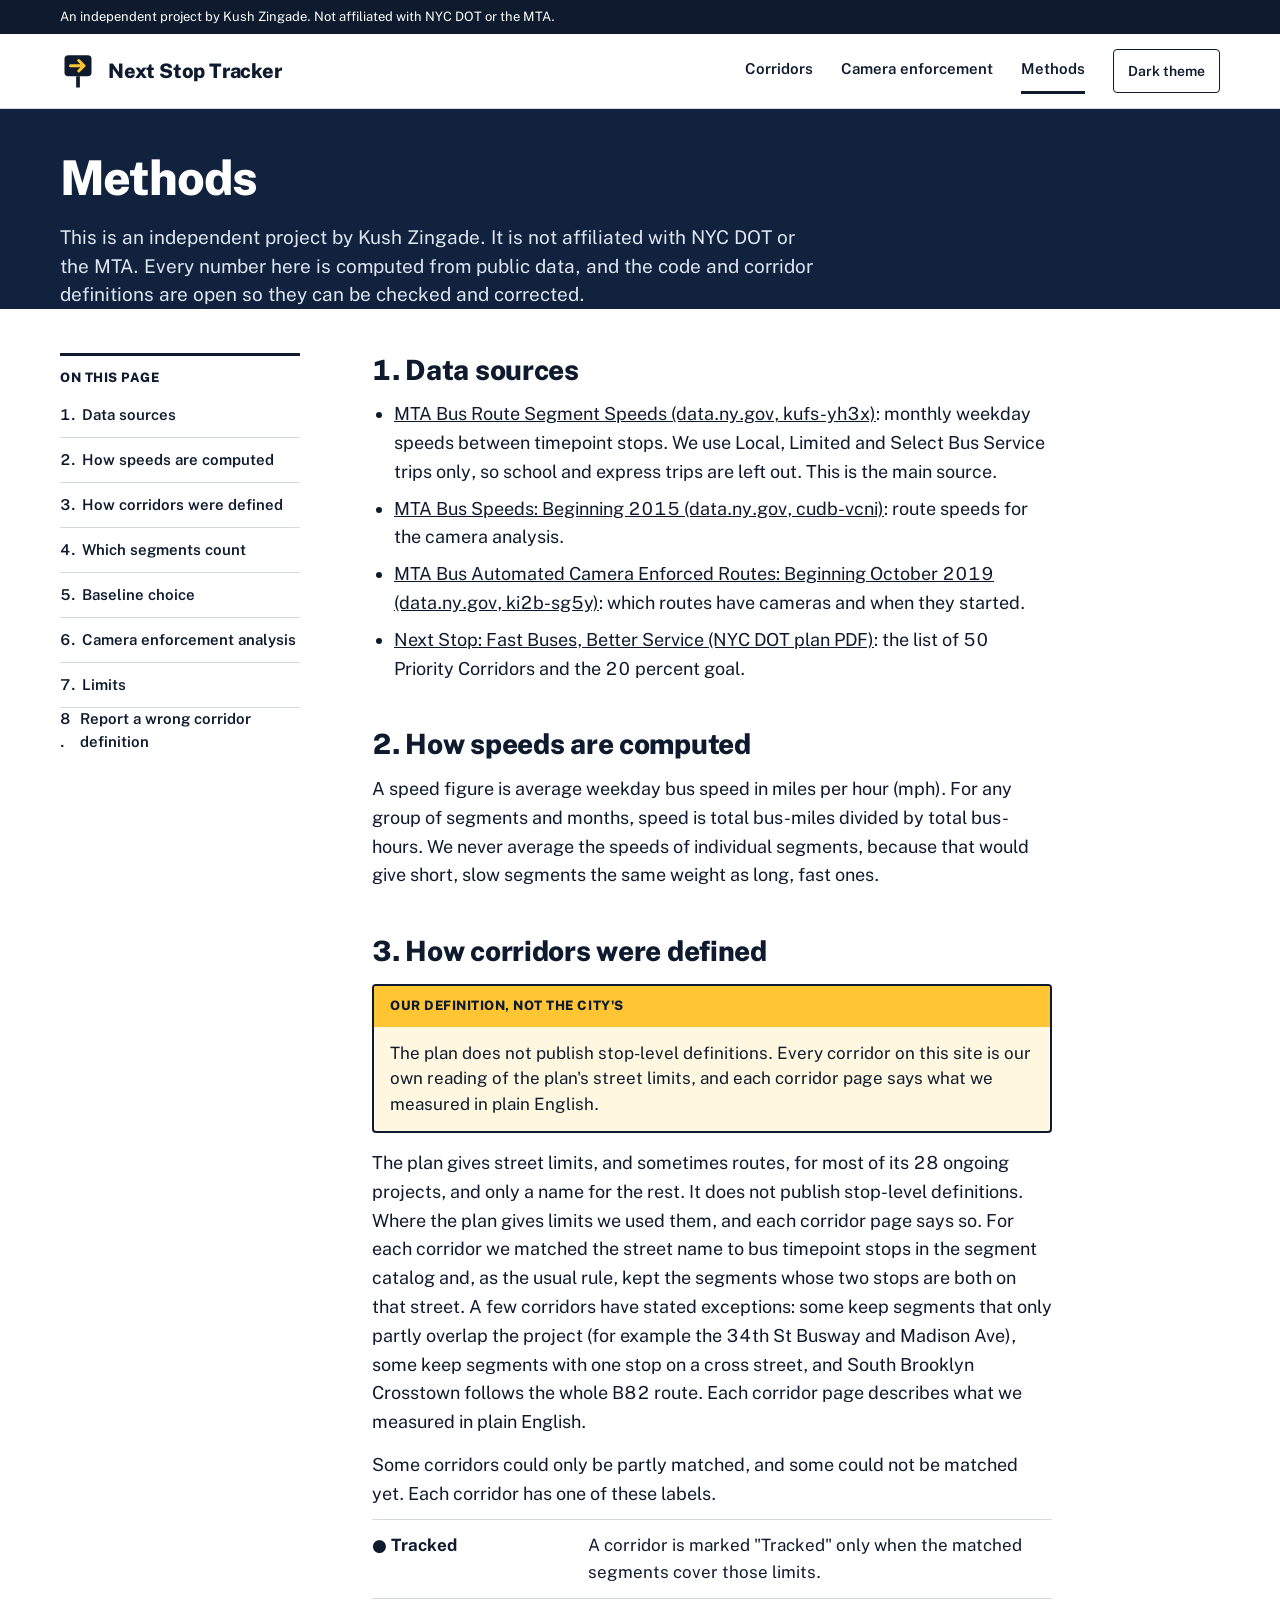
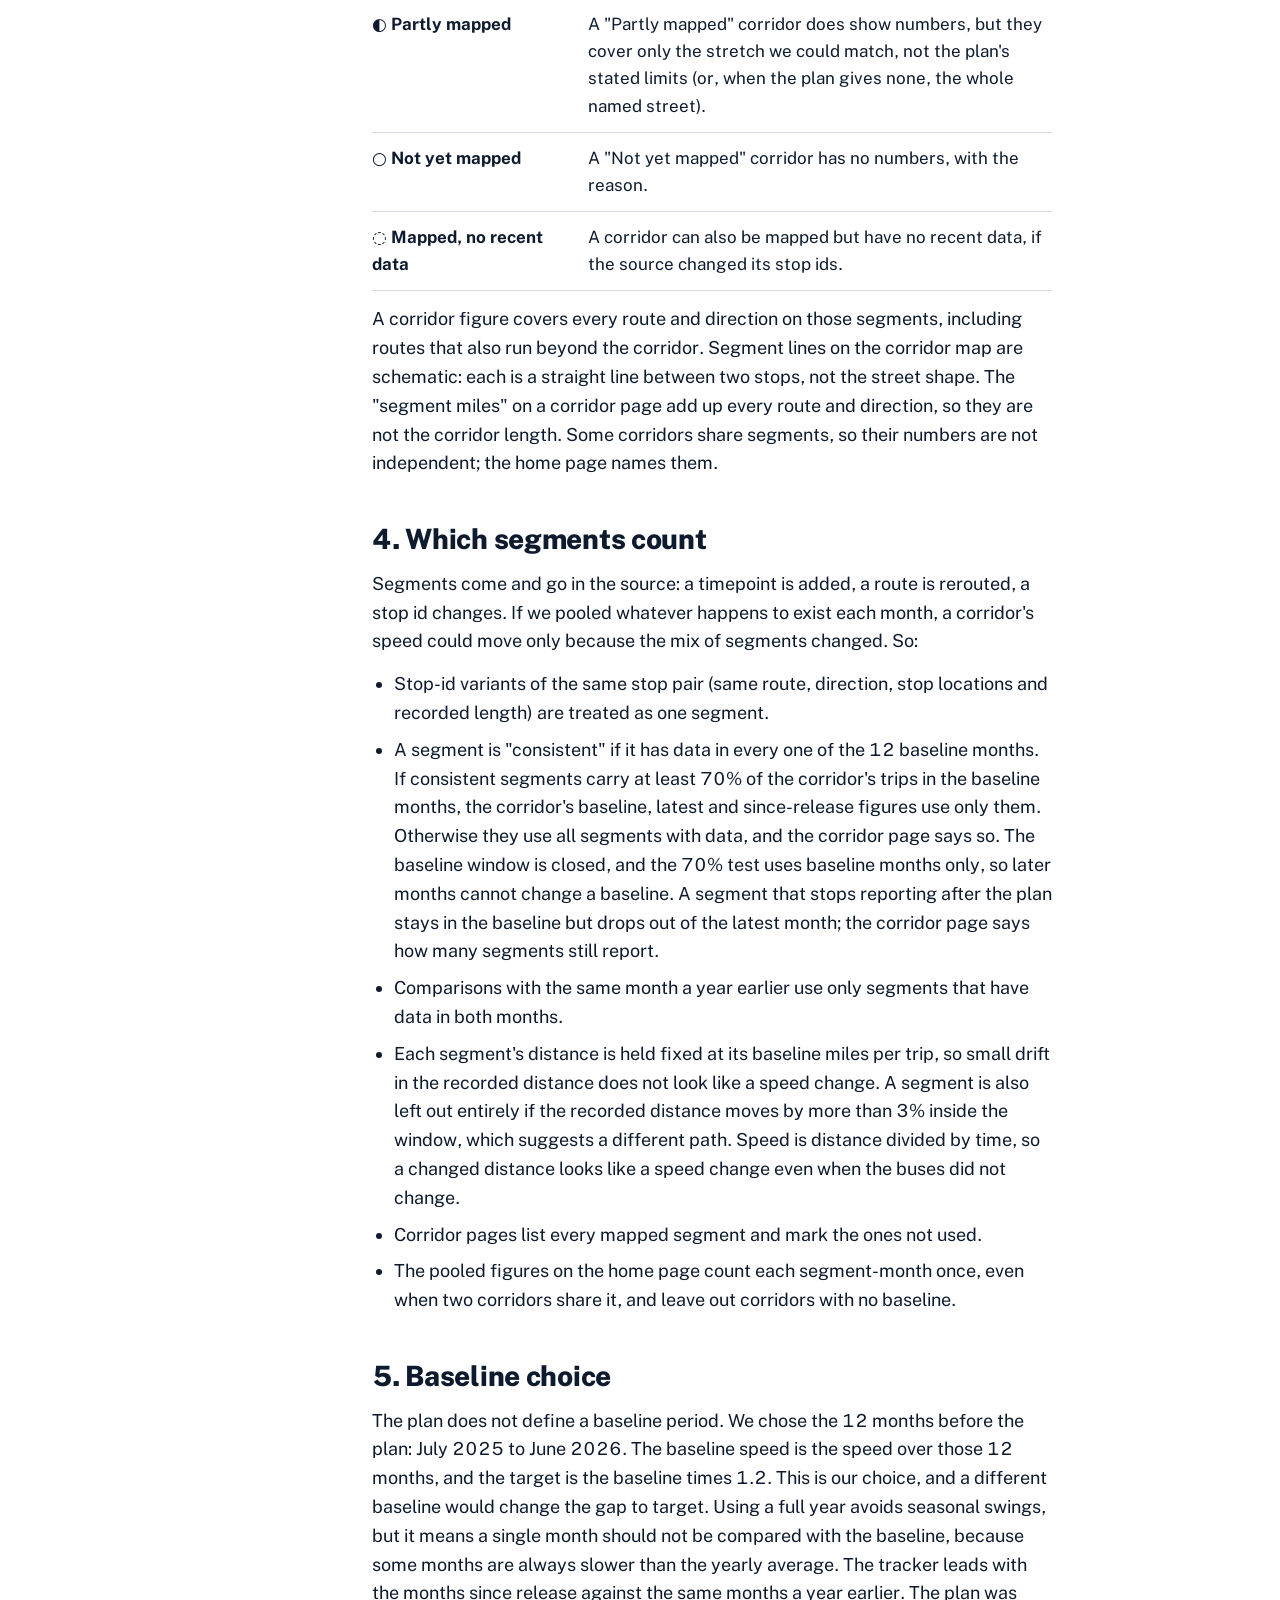
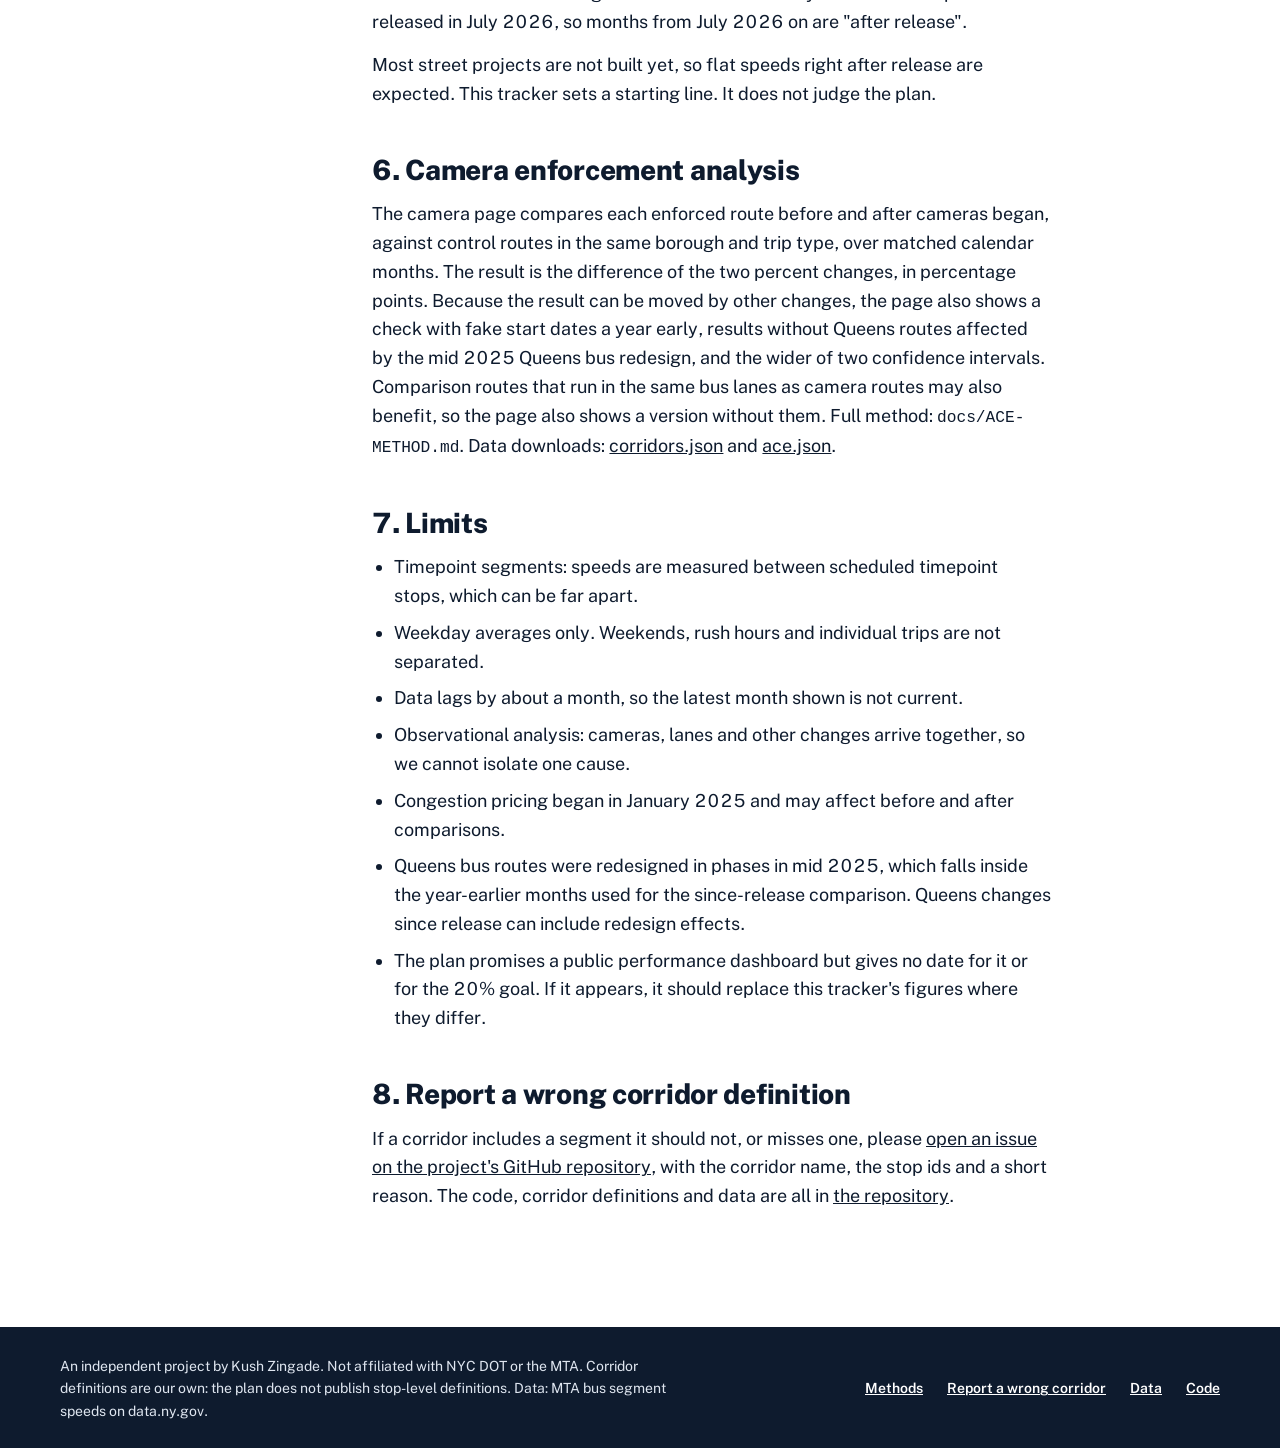
==== site/methods.html @ 6475cc1d "Next Stop Tracker: corridor mapping, speed pipeline, camera analysis and static site Co-Authored-By:" ====
<!doctype html>
<html lang="en"><head><meta charset="utf-8"><meta name="viewport" content="width=device-width,initial-scale=1">
<title>Methods | Next Stop Tracker</title>
<meta name="description" content="How the Next Stop Tracker measures bus speeds, defines corridors and chooses a baseline.">
<script>(function(){var t=null;try{t=localStorage.getItem('nst-theme')}catch(e){}if(t!=='light'&&t!=='dark'){t='light';try{if(matchMedia('(prefers-color-scheme: dark)').matches)t='dark'}catch(e){}}document.documentElement.dataset.theme=t})()</script>
<link rel="icon" href="logo.svg" type="image/svg+xml">
<link rel="preconnect" href="https://fonts.googleapis.com"><link rel="preconnect" href="https://fonts.gstatic.com" crossorigin>
<link href="https://fonts.googleapis.com/css2?family=Public+Sans:wght@400;600;700;800&display=swap" rel="stylesheet">
<link rel="stylesheet" href="tokens.css"><link rel="stylesheet" href="style.css"></head>
<body data-page="methods"><a class="skip" href="#app">Skip to content</a>
<div id="chrome-top"></div>
<main id="app" tabindex="-1">
<section class="hero inner"><div class="wrap"><h1 class="display inner">Methods</h1><p class="lead">This is an independent project by Kush Zingade. It is not affiliated with NYC DOT or the MTA. Every number here is computed from public data, and the code and corridor definitions are open so they can be checked and corrected.</p></div></section>
<div class="wrap methods">
<nav class="toc" aria-label="On this page"><div class="tochd">On this page</div><ol><li><a href="#s1">Data sources</a></li><li><a href="#s2">How speeds are computed</a></li><li><a href="#s3">How corridors were defined</a></li><li><a href="#s4">Which segments count</a></li><li><a href="#s5">Baseline choice</a></li><li><a href="#s6">Camera enforcement analysis</a></li><li><a href="#s7">Limits</a></li><li><a href="#s8">Report a wrong corridor definition</a></li></ol></nav>
<div class="mbody">
<section id="s1" aria-labelledby="s1h"><h2 id="s1h">Data sources</h2><ul>
<li><a href="https://data.ny.gov/d/kufs-yh3x">MTA Bus Route Segment Speeds (data.ny.gov, kufs-yh3x)</a>: monthly weekday speeds between timepoint stops. We use Local, Limited and Select Bus Service trips only, so school and express trips are left out. This is the main source.</li>
<li><a href="https://data.ny.gov/d/cudb-vcni">MTA Bus Speeds: Beginning 2015 (data.ny.gov, cudb-vcni)</a>: route speeds for the camera analysis.</li>
<li><a href="https://data.ny.gov/d/ki2b-sg5y">MTA Bus Automated Camera Enforced Routes: Beginning October 2019 (data.ny.gov, ki2b-sg5y)</a>: which routes have cameras and when they started.</li>
<li><a href="https://www.nyc.gov/html/dot/downloads/pdf/next-stop-fast-buses-better-service.pdf">Next Stop: Fast Buses, Better Service (NYC DOT plan PDF)</a>: the list of 50 Priority Corridors and the 20 percent goal.</li>
</ul></section>
<section id="s2" aria-labelledby="s2h"><h2 id="s2h">How speeds are computed</h2><p>A speed figure is average weekday bus speed in miles per hour (mph). For any group of segments and months, speed is total bus-miles divided by total bus-hours. We never average the speeds of individual segments, because that would give short, slow segments the same weight as long, fast ones.</p></section>
<section id="s3" aria-labelledby="s3h"><h2 id="s3h">How corridors were defined</h2><div class="callout inline"><div class="chd">Our definition, not the city's</div><div class="cbd"><p>The plan does not publish stop-level definitions. Every corridor on this site is our own reading of the plan's street limits, and each corridor page says what we measured in plain English.</p></div></div><p>The plan gives street limits, and sometimes routes, for most of its 28 ongoing projects, and only a name for the rest. It does not publish stop-level definitions. Where the plan gives limits we used them, and each corridor page says so. For each corridor we matched the street name to bus timepoint stops in the segment catalog and, as the usual rule, kept the segments whose two stops are both on that street. A few corridors have stated exceptions: some keep segments that only partly overlap the project (for example the 34th St Busway and Madison Ave), some keep segments with one stop on a cross street, and South Brooklyn Crosstown follows the whole B82 route. Each corridor page describes what we measured in plain English.</p><p>Some corridors could only be partly matched, and some could not be matched yet. Each corridor has one of these labels.</p>
<dl class="defs">
<div><dt>● Tracked</dt><dd>A corridor is marked "Tracked" only when the matched segments cover those limits.</dd></div>
<div><dt>◐ Partly mapped</dt><dd>A "Partly mapped" corridor does show numbers, but they cover only the stretch we could match, not the plan's stated limits (or, when the plan gives none, the whole named street).</dd></div>
<div><dt>○ Not yet mapped</dt><dd>A "Not yet mapped" corridor has no numbers, with the reason.</dd></div>
<div><dt>◌ Mapped, no recent data</dt><dd>A corridor can also be mapped but have no recent data, if the source changed its stop ids.</dd></div>
</dl><p>A corridor figure covers every route and direction on those segments, including routes that also run beyond the corridor. Segment lines on the corridor map are schematic: each is a straight line between two stops, not the street shape. The "segment miles" on a corridor page add up every route and direction, so they are not the corridor length. Some corridors share segments, so their numbers are not independent; the home page names them.</p></section>
<section id="s4" aria-labelledby="s4h"><span id="basis"></span><h2 id="s4h">Which segments count</h2><p>Segments come and go in the source: a timepoint is added, a route is rerouted, a stop id changes. If we pooled whatever happens to exist each month, a corridor's speed could move only because the mix of segments changed. So:</p>
<ul>
<li>Stop-id variants of the same stop pair (same route, direction, stop locations and recorded length) are treated as one segment.</li>
<li>A segment is "consistent" if it has data in every one of the 12 baseline months. If consistent segments carry at least 70% of the corridor's trips in the baseline months, the corridor's baseline, latest and since-release figures use only them. Otherwise they use all segments with data, and the corridor page says so. The baseline window is closed, and the 70% test uses baseline months only, so later months cannot change a baseline. A segment that stops reporting after the plan stays in the baseline but drops out of the latest month; the corridor page says how many segments still report.</li>
<li>Comparisons with the same month a year earlier use only segments that have data in both months.</li>
<li>Each segment's distance is held fixed at its baseline miles per trip, so small drift in the recorded distance does not look like a speed change. A segment is also left out entirely if the recorded distance moves by more than 3% inside the window, which suggests a different path. Speed is distance divided by time, so a changed distance looks like a speed change even when the buses did not change.</li>
<li>Corridor pages list every mapped segment and mark the ones not used.</li>
<li>The pooled figures on the home page count each segment-month once, even when two corridors share it, and leave out corridors with no baseline.</li>
</ul></section>
<section id="s5" aria-labelledby="s5h"><h2 id="s5h">Baseline choice</h2><p>The plan does not define a baseline period. We chose the 12 months before the plan: July 2025 to June 2026. The baseline speed is the speed over those 12 months, and the target is the baseline times 1.2. This is our choice, and a different baseline would change the gap to target. Using a full year avoids seasonal swings, but it means a single month should not be compared with the baseline, because some months are always slower than the yearly average. The tracker leads with the months since release against the same months a year earlier. The plan was released in July 2026, so months from July 2026 on are "after release".</p>
<p>Most street projects are not built yet, so flat speeds right after release are expected. This tracker sets a starting line. It does not judge the plan.</p></section>
<section id="s6" aria-labelledby="s6h"><h2 id="s6h">Camera enforcement analysis</h2><p>The camera page compares each enforced route before and after cameras began, against control routes in the same borough and trip type, over matched calendar months. The result is the difference of the two percent changes, in percentage points. Because the result can be moved by other changes, the page also shows a check with fake start dates a year early, results without Queens routes affected by the mid 2025 Queens bus redesign, and the wider of two confidence intervals. Comparison routes that run in the same bus lanes as camera routes may also benefit, so the page also shows a version without them. Full method: <code>docs/ACE-METHOD.md</code>. Data downloads: <a href="data/corridors.json">corridors.json</a> and <a href="data/ace.json">ace.json</a>.</p></section>
<section id="s7" aria-labelledby="s7h"><h2 id="s7h">Limits</h2><ul>
<li>Timepoint segments: speeds are measured between scheduled timepoint stops, which can be far apart.</li>
<li>Weekday averages only. Weekends, rush hours and individual trips are not separated.</li>
<li>Data lags by about a month, so the latest month shown is not current.</li>
<li>Observational analysis: cameras, lanes and other changes arrive together, so we cannot isolate one cause.</li>
<li>Congestion pricing began in January 2025 and may affect before and after comparisons.</li>
<li>Queens bus routes were redesigned in phases in mid 2025, which falls inside the year-earlier months used for the since-release comparison. Queens changes since release can include redesign effects.</li>
<li>The plan promises a public performance dashboard but gives no date for it or for the 20% goal. If it appears, it should replace this tracker's figures where they differ.</li>
</ul></section>
<section id="s8" aria-labelledby="s8h"><span id="report"></span><h2 id="s8h">Report a wrong corridor definition</h2><p>If a corridor includes a segment it should not, or misses one, please <a href="https://github.com/UgaTheDev/nextstop-tracker/issues/new">open an issue on the project's GitHub repository</a>, with the corridor name, the stop ids and a short reason. The code, corridor definitions and data are all in <a href="https://github.com/UgaTheDev/nextstop-tracker">the repository</a>.</p></section>
</div></div>
</main>
<div id="chrome-bottom"></div>
<script src="app.js"></script></body></html>
---- site/tokens.css ----
/* Next Stop Tracker design tokens. Light is the default; add data-theme="dark" on <html>. */
:root {
  --bg: #ffffff;          /* page background */
  --surface: #f3f5f8;     /* notice strip, row hover, hatch, chart baseline band */
  --ink: #0e1b2e;         /* text, borders, speed line */
  --muted: #4a5668;       /* secondary text, baseline line */
  --rule: #d5dae2;        /* hairlines, gridlines */
  --bar: #0e1b2e;         /* top strip, table header, footer (text on it is #fff) */
  --panel: #10223d;       /* hero panel (text on it is #fff) */
  --panel-muted: #dfe6f0; /* secondary text on panel and bar */
  --panel-rule: #3a4d6b;  /* rules on panel */
  --amber: #ffc533;       /* key figure, tags, callout header; text on amber is always #0e1b2e */
  --callout: #fff7df;     /* callout and warning background */
  --faster: #1259c3;      /* faster than baseline; pair with ▲ or filled circle */
  --slower: #b4500a;      /* slower than baseline; pair with ▼ or hollow square */
  --target: #8a5a00;      /* target line and label */
  --focus: #1259c3;       /* focus ring */
  --logo-sign: #0e1b2e;
  --logo-arrow: #ffc533;
  --s1: #8a3200; /* map: under 6 mph */
  --s2: #d07a2a; /* map: 6 to 7 mph */
  --s3: #5b8fd6; /* map: 7 to 8 mph */
  --s4: #1259c3; /* map: 8 mph and over */

  --font: "Public Sans", system-ui, sans-serif;
  --space-1: 4px; --space-2: 8px; --space-3: 12px; --space-4: 16px; --space-5: 24px; --space-6: 40px; --space-7: 56px;
  --gutter: 40px;
  --radius: 4px; --radius-tag: 3px;
}
[data-theme="dark"] {
  --bg: #0b1626; --surface: #132238; --ink: #eef2f7; --muted: #a9b6c8; --rule: #2c3d57;
  --bar: #1d3050; --panel: #16294a; --callout: #2a2410;
  --faster: #7db4ff; --slower: #ffa35c; --target: #ffc533; --focus: #ffc533;
  --logo-sign: #ffc533; --logo-arrow: #0e1b2e;
  --s1: #ff8a3d; --s2: #ffc79a; --s3: #a9cbff; --s4: #5b9dff;
}
@media (max-width: 720px) { :root { --gutter: 16px; } }
body { margin: 0; background: var(--bg); color: var(--ink); font-family: var(--font); font-size: 16px; line-height: 1.5; font-variant-numeric: tabular-nums; }
a { color: inherit; }
a:hover { color: var(--faster); }
:focus-visible { outline: 3px solid var(--focus); outline-offset: 2px; }
---- site/style.css ----
/* Next Stop Tracker. Tokens and themes live in tokens.css. One breakpoint: 720px. */
*{box-sizing:border-box}
[hidden]{display:none!important}
body{overflow-wrap:anywhere}
img,svg{max-width:100%}
a:hover{color:var(--faster)}
h1,h2,h3{margin:0}
p{margin:0}
.wrap{max-width:1240px;margin:0 auto;padding:0 var(--gutter)}
.skip{position:absolute;left:-999px;top:8px;z-index:20;background:var(--bg);color:var(--ink);padding:8px 12px;border:2px solid var(--ink);border-radius:var(--radius)}
.skip:focus{left:8px}
main:focus{outline:none}
.up{color:var(--faster)}.down{color:var(--slower)}

/* strip, header, footer */
.strip{background:var(--bar);color:#fff;font-size:13px;line-height:1.4;padding:8px 0}
header.site{border-bottom:1px solid var(--rule);background:var(--bg)}
.bar{display:flex;align-items:center;justify-content:space-between;gap:16px;padding-top:14px;padding-bottom:14px}
.brand{display:flex;align-items:center;gap:12px;font-weight:800;font-size:20px;letter-spacing:-.01em;text-decoration:none;min-height:44px}
.brand svg{flex:none}
nav#nav{display:flex;align-items:center;gap:28px;font-size:15px;font-weight:600}
nav#nav a{text-decoration:none;padding:10px 0;border-bottom:3px solid transparent}
nav#nav a[aria-current=page]{border-bottom-color:var(--ink)}
.btn{font:600 14px var(--font);height:44px;padding:0 14px;border:1.5px solid var(--ink);border-radius:var(--radius);background:var(--bg);color:var(--ink);cursor:pointer}
.btn:hover{background:var(--surface);color:var(--ink)}
.btn.menu{display:none}
.btn.wide{display:block;width:100%;height:48px;margin-top:16px;font-weight:700;font-size:15px}
footer.site{background:var(--bar);color:var(--panel-muted);margin-top:56px}
.foot{display:flex;justify-content:space-between;gap:40px;padding-top:28px;padding-bottom:28px;font-size:14px;line-height:1.6}
.foot p{max-width:620px}
.foot nav{display:flex;gap:24px;font-weight:600;flex:none}
.foot a{color:#fff;display:flex;align-items:center;min-height:44px}
.strip :focus-visible,.hero :focus-visible,footer.site :focus-visible,.dt thead :focus-visible,.chd :focus-visible{outline-color:var(--amber)}

/* tags */
.tag{display:inline-flex;align-items:center;gap:6px;font-size:13px;font-weight:600;border:1.5px solid var(--ink);border-radius:var(--radius-tag);padding:3px 8px;line-height:1.3;white-space:nowrap}
.tag.no{border-style:dashed;border-color:var(--muted);color:var(--muted)}
.tag.rapid{font-size:11px;font-weight:700;letter-spacing:.04em;text-transform:uppercase;background:var(--amber);color:#0e1b2e;border-color:var(--amber)}
.tag.ondark{color:#fff;border-color:#fff}
.tag.no.ondark{border-color:var(--panel-muted);color:var(--panel-muted)}

/* hero panel and stats */
.hero{background:var(--panel);color:#fff;padding:52px 0 0}
.hero.inner{padding-top:44px}
.display{font-size:52px;line-height:1.05;font-weight:800;letter-spacing:-.02em;max-width:820px}
.display.inner{font-size:48px}
.lead{margin-top:20px;font-size:19px;line-height:1.5;max-width:760px;color:var(--panel-muted)}
.back{display:inline-flex;align-items:center;min-height:44px;font-size:14px;font-weight:600;color:var(--panel-muted);text-decoration:underline;text-underline-offset:3px}
.hero a:hover{color:#fff}
.titlerow{display:flex;align-items:center;gap:14px;flex-wrap:wrap}
.tags{display:flex;gap:8px;flex-wrap:wrap}
.meta{font-size:17px;color:var(--panel-muted);margin-top:8px}
.stats{display:grid;grid-template-columns:repeat(var(--n,5),minmax(0,1fr));margin-top:44px;border-top:1px solid var(--panel-rule)}
.stats.s4{--n:4;margin-top:28px}
.stats.s2{--n:2}
.stat{padding:22px 20px 28px;border-left:1px solid var(--panel-rule)}
.stat:first-child{border-left:0;padding-left:0}
.fig{font-size:44px;font-weight:800;line-height:1}
.s4 .fig{font-size:40px}
.fig .unit{font-size:18px;font-weight:600}
.fig.amber{color:var(--amber)}
.stat .lab{font-size:14px;margin-top:8px;color:var(--panel-muted);line-height:1.4}
.notice{background:var(--surface);padding:14px 0;font-size:15px;line-height:1.5;border-bottom:1px solid var(--rule)}

/* warning banner */
.warn{background:var(--callout);border-bottom:2px solid var(--ink);padding:14px 0;font-size:15px;line-height:1.5}
.warn .wrap{display:flex;gap:12px;align-items:flex-start}
.bang{font-weight:800;border:2px solid var(--ink);width:22px;height:22px;display:flex;align-items:center;justify-content:center;flex:none;font-size:14px}

/* sections */
h2{font-size:24px;font-weight:800;letter-spacing:-.01em;line-height:1.2}
h2.gap{margin-top:40px}
.sub{font-size:14px;color:var(--muted);margin:6px 0 12px;line-height:1.5}
.cap,.note{font-size:14px;line-height:1.5;color:var(--muted);margin:12px 0}
.note strong{color:var(--ink)}
.prose2{display:grid;grid-template-columns:1fr 1fr;gap:40px;padding-top:36px}
.prose2 p{margin-top:10px;max-width:62ch;line-height:1.55}
.tblsec{margin-top:36px}
.prose2+.note{margin-top:24px}
details{margin:16px 0}
summary{cursor:pointer;font-weight:600;min-height:44px;display:flex;align-items:center}
.plainlist{padding-left:20px;line-height:1.6}

/* filters */
.filters,.filters2{display:flex;gap:8px;flex-wrap:wrap;margin:12px 0}
.filters2{align-items:flex-end;gap:16px}
.chip{font:600 14px var(--font);height:44px;padding:0 16px;border:1.5px solid var(--ink);border-radius:var(--radius);background:var(--bg);color:var(--ink);cursor:pointer}
.chip[aria-pressed=true]{background:var(--ink);color:var(--bg)}
.filters2 label{display:flex;flex-direction:column;font-size:13px;font-weight:700;gap:4px}
input,select{font:400 15px var(--font);height:44px;padding:0 10px;border:1.5px solid var(--ink);border-radius:var(--radius);background:var(--bg);color:var(--ink)}

/* data tables */
.tw{overflow-x:auto}
table.dt{border-collapse:collapse;width:100%;font-size:16px}
.dt thead th{background:var(--bar);color:#fff;font-size:13px;font-weight:700;text-align:left;padding:10px 12px;vertical-align:bottom;line-height:1.3}
.dt thead th:first-child{border-radius:4px 0 0 0}.dt thead th:last-child{border-radius:0 4px 0 0}
.dt th.num,.dt td.num{text-align:right}
.dt td.num{white-space:nowrap;overflow-wrap:normal}
.dt th{overflow-wrap:normal}
.dt td.b{min-width:150px}
.dt td.st{white-space:nowrap}
.btn.more{display:none}
.dt th button{font:inherit;color:inherit;background:none;border:0;padding:4px 0;cursor:pointer;text-align:inherit;line-height:1.3}
.dt th button::after{content:" \2195";font-weight:400}
.dt th[aria-sort=ascending] button::after{content:" \2191";font-weight:800}
.dt th[aria-sort=descending] button::after{content:" \2193";font-weight:800}
.dt tbody td{padding:8px 12px;border-bottom:1px solid var(--rule);vertical-align:middle;height:56px}
.dt tbody tr:hover td{background:var(--surface)}
.dt td.nm a{font-weight:700;text-decoration:underline;text-underline-offset:3px}
.dt td.nm .tag{margin-left:4px;vertical-align:middle}
.dt .why{display:block;font-size:14px;color:var(--muted);font-weight:400;line-height:1.4;margin-top:2px}
.dt td.bl,.dt td.c5{color:var(--muted)}
.dt td.lat,.dt td.chg,.dt td.dif{font-weight:700}
.dt td.b .bn{vertical-align:middle;font-size:15px}
.bb{display:inline-flex;width:26px;height:26px;border-radius:50%;background:var(--ink);color:var(--bg);font-size:11px;font-weight:800;align-items:center;justify-content:center;margin-right:8px;vertical-align:middle}
.bb.hollow{background:transparent;color:var(--muted);border:1.5px solid var(--muted)}
.dt tr.un td{background:repeating-linear-gradient(135deg,var(--surface) 0 8px,var(--bg) 8px 16px)}
.dt tr.un td.nm a{color:var(--muted)}
.dt tr.un:hover td{background:repeating-linear-gradient(135deg,var(--surface) 0 8px,var(--bg) 8px 16px)}
.dt tr.off td{color:var(--muted)}
.dt.seg tbody td{height:52px}
.dt.seg td:first-child .bin{float:left;margin:2px 10px 0 0;height:32px}
.dt.seg .sn{display:block;overflow:hidden}
.dt.seg .sn strong{display:block}
.dt.seg .sn strong{font-weight:600}
.dt.seg .why{margin-top:0}
.bin{display:inline-block;width:8px;height:28px;flex:none;border-radius:1px}
.legend .bin{width:22px;height:8px;vertical-align:middle}
.bin.none{background:transparent;border-top:3px dotted var(--muted);height:0}
.dt.plain tbody td{height:40px}
.dt.ace tbody td{height:48px}
.dt.ace .mo{display:none}

/* legends */
.legend{display:flex;gap:8px 24px;flex-wrap:wrap;margin:14px 0 0;padding:0;list-style:none;font-size:13px;color:var(--muted)}
.legend li{display:flex;align-items:center;gap:8px}
.legend.key{margin-top:16px}

/* charts */
.chart svg{display:block;width:100%;height:auto;font-family:var(--font)}
.chart .cv-p{display:none}
.mapbox{border:1px solid var(--rule);border-radius:var(--radius);background:var(--surface)}
.mapbox .legend{padding:10px 14px;border-top:1px solid var(--rule);margin:0;color:var(--ink);gap:6px 16px}
svg.map{display:block;width:100%;height:auto;font-family:var(--font)}
svg.map .seg{stroke-width:9;stroke-linecap:round}
svg.map .stop{fill:var(--bg);stroke:var(--ink);stroke-width:3}
svg.map .mph{font-size:14px;font-weight:800;fill:var(--ink);paint-order:stroke;stroke:var(--surface);stroke-width:4px;stroke-linejoin:round}

/* corridor layout */
.row1{display:grid;grid-template-columns:minmax(0,1fr) 340px;gap:32px;padding-top:36px;align-items:start}
.row1.single{padding-top:28px}
.row2{display:grid;grid-template-columns:minmax(0,1fr) 500px;gap:32px;padding-top:40px;align-items:start}
.col{min-width:0}
.callout{border:2px solid var(--ink);border-radius:var(--radius);overflow:hidden;background:var(--callout)}
.chd{background:var(--amber);color:#0e1b2e;padding:10px 16px;font-size:13px;font-weight:800;letter-spacing:.04em;text-transform:uppercase}
.cbd{padding:16px}
.cbd h2{font-size:20px;font-weight:800}
.cbd p{margin-top:10px;line-height:1.5}
.clab{font-size:13px;font-weight:700;margin-top:16px}
.chips{display:flex;gap:8px;flex-wrap:wrap;margin-top:6px}
.route{font-weight:800;font-size:15px;background:var(--ink);color:var(--bg);padding:5px 10px;border-radius:var(--radius-tag)}
.cbd .stl{margin-top:4px;font-size:15px}
.clink{display:flex;align-items:center;min-height:44px;margin-top:8px;font-size:15px;font-weight:700;text-decoration:underline;text-underline-offset:3px}
.callout.inline{margin:16px 0}
.callout.inline .cbd{padding:14px 16px;font-size:17px}
.callout.inline .cbd p{margin:0}
dl.kv{margin:12px 0 0;border-top:1px solid var(--rule);display:grid;grid-template-columns:200px minmax(0,1fr);column-gap:16px}
dl.kv dt,dl.kv dd{padding:10px 0;border-bottom:1px solid var(--rule);margin:0;line-height:1.5}
dl.kv dt{font-weight:700}

/* camera page */
.acehero{display:grid;grid-template-columns:minmax(0,1fr) minmax(0,1fr);gap:0 32px;margin-top:36px;padding-bottom:40px;align-items:start;grid-template-areas:"num cav" "stats cav"}
.bignum{grid-area:num;border-top:1px solid var(--panel-rule);padding-top:22px}
.bignum .lab{font-size:14px;color:var(--panel-muted)}
.huge{font-size:72px;font-weight:800;line-height:1;margin-top:10px;color:var(--amber)}
.pp{font-size:18px;font-weight:700;margin-top:6px}
.range{font-size:16px;margin-top:14px;color:var(--panel-muted)}
.ival{display:block;width:100%;max-width:480px;margin-top:22px;overflow:visible}
.caveats{grid-area:cav;background:var(--callout);color:var(--ink);border:2px solid var(--amber);border-radius:var(--radius);overflow:hidden}
.caveats ol{margin:0;padding:6px 18px 10px 18px;list-style:none;counter-reset:cv}
.caveats li{counter-increment:cv;display:grid;grid-template-columns:28px minmax(0,1fr);gap:10px;padding:10px 0;border-bottom:1px solid var(--rule);font-size:15px;line-height:1.45}
.caveats li:last-child{border-bottom:0}
.caveats li::before{content:counter(cv);font-weight:800;font-size:18px;line-height:1.2}
.acestats{grid-area:stats;margin-top:24px}
.acestats .stat{padding:18px 16px 22px}
.acestats .stat:nth-child(odd){border-left:0;padding-left:0}
.acestats .stat:nth-child(n+3){border-top:1px solid var(--panel-rule)}
.acestats .fig{font-size:36px}
.dt.ace.cut tbody tr.over{display:none}

/* methods page */
.methods{display:grid;grid-template-columns:240px minmax(0,680px);gap:72px;padding-top:44px;padding-bottom:16px;align-items:start}
.toc{border-top:3px solid var(--ink);padding-top:12px;position:sticky;top:16px}
.tochd{font-size:13px;font-weight:800;letter-spacing:.04em;text-transform:uppercase}
.toc ol{list-style:none;margin:6px 0 0;padding:0;counter-reset:t;font-size:15px;font-weight:600}
.toc li{counter-increment:t;border-bottom:1px solid var(--rule)}
.toc li:last-child{border-bottom:0}
.toc a{display:flex;align-items:center;min-height:44px;text-decoration:none;gap:6px}
.toc a::before{content:counter(t) "."}
.mbody{font-size:18px;line-height:1.6;counter-reset:m}
.mbody section{margin-bottom:44px;scroll-margin-top:16px}
.mbody h2{font-size:28px;line-height:1.2;counter-increment:m;margin-bottom:14px}
.mbody h2::before{content:counter(m) ". "}
.mbody p{margin-top:14px}
.mbody ul{padding-left:22px;margin:14px 0 0}
.mbody li{margin-top:8px}
.mbody span[id]{display:block;scroll-margin-top:16px}
.mbody code{font-size:.9em}
.defs{margin:10px 0 0;border-top:1px solid var(--rule);font-size:17px}
.defs>div{display:grid;grid-template-columns:200px minmax(0,1fr);gap:16px;padding:12px 0;border-bottom:1px solid var(--rule)}
.defs dt{font-weight:700}.defs dd{margin:0}

/* phone: the single breakpoint */
@media (max-width:720px){
  .strip{font-size:12px}
  .bar{padding-top:10px;padding-bottom:10px;flex-wrap:wrap}
  .brand{font-size:17px;gap:10px}
  .brand svg{width:30px;height:30px}
  .btn.menu{display:block}
  nav#nav{display:none;flex-basis:100%;flex-direction:column;align-items:stretch;gap:0;padding-bottom:8px}
  header.site.open nav#nav{display:flex}
  nav#nav a{display:flex;align-items:center;min-height:44px;border-bottom:1px solid var(--rule)}
  nav#nav a[aria-current=page]{border-bottom:3px solid var(--ink)}
  nav#nav .btn{margin-top:10px;align-self:flex-start}
  .hero{padding-top:28px}.hero.inner{padding-top:14px}
  .display{font-size:32px;line-height:1.08}.display.inner{font-size:32px}
  .lead{font-size:16px;margin-top:14px}
  .meta{font-size:15px}
  .stats,.stats.s4,.stats.s2{grid-template-columns:1fr 1fr;margin-top:24px}
  .stats.s4{margin-top:18px}
  .stat,.stat:first-child{padding:16px 12px 16px 0;border-left:0}
  .stat:nth-child(even){padding:16px 0 16px 12px;border-left:1px solid var(--panel-rule)}
  .stat:nth-child(n+3){border-top:1px solid var(--panel-rule)}
  .stat:last-child:nth-child(odd){grid-column:1/-1}
  .fig,.s4 .fig,.acestats .fig{font-size:30px}.fig .unit{font-size:14px}
  .stat .lab{font-size:13px;margin-top:6px}
  .acestats .stat,.acestats .stat:nth-child(odd){padding:16px 12px 16px 0}.acestats .stat:nth-child(even){padding:16px 0 16px 12px}
  .notice{font-size:14px;padding:12px 0}
  .warn{font-size:14px}.bang{width:20px;height:20px;font-size:13px}
  h2{font-size:21px}
  .prose2{grid-template-columns:1fr;gap:20px;padding-top:24px}
  .tblsec{margin-top:28px}
  .row1,.row2{grid-template-columns:minmax(0,1fr);gap:0;padding-top:20px}
  .row1 .callout{order:-1;margin-bottom:28px}
  .row2>.col+.col{margin-top:28px}
  .chd{padding:8px 14px;font-size:12px}.cbd{padding:14px}.cbd h2{font-size:18px}
  dl.kv{grid-template-columns:1fr}
  dl.kv dt{border-bottom:0;padding-bottom:0;font-size:14px;color:var(--muted)}
  .chart .cv-d{display:none}.chart .cv-p{display:block}
  svg.map .seg{stroke-width:12}
  svg.map .stop{stroke-width:3.5}
  svg.map .mph{font-size:19px}
  .mapbox .legend{display:grid;grid-template-columns:1fr 1fr}
  .foot{flex-direction:column;gap:8px;padding-top:20px;padding-bottom:20px;font-size:13px}
  .foot nav{gap:20px;flex-wrap:wrap}
  footer.site{margin-top:40px}
  /* home and camera tables become blocks, no sideways scroll */
  .tw{overflow-x:visible}
  .btn.more{display:block}
  .dt td.b{min-width:0}
  .dt td.st{white-space:normal}
  .dt.home,.dt.home tbody,.dt.ace,.dt.ace tbody{display:block}
  .dt.home thead,.dt.ace thead{display:block}
  .dt.home thead tr,.dt.ace thead tr{display:flex;flex-wrap:wrap;gap:0 16px;background:var(--bar);padding:4px 12px;border-radius:4px 4px 0 0}
  .dt.home thead th,.dt.ace thead th{display:block;padding:0;background:none;border-radius:0}
  .dt.home thead th button,.dt.ace thead th button{min-height:40px}
  .dt.home thead th.tr,.dt.home thead th.c5,.dt.ace thead th.ho{display:none}
  .dt.home tbody td,.dt.ace tbody td{display:block;padding:0;border:0;height:auto}
  .dt.home tbody tr:hover td,.dt.ace tbody tr:hover td{background:none}
  .dt.home tr.un td,.dt.home tr.un:hover td{background:none}
  .dt.home tr.un{background:repeating-linear-gradient(135deg,var(--surface) 0 8px,var(--bg) 8px 16px)}
  .dt.home tbody tr{display:grid;grid-template-columns:auto auto minmax(0,1fr) auto;gap:4px 12px;align-items:center;padding:14px 4px;border-bottom:1px solid var(--rule)}
  .dt.home td.nm{grid-column:1/4;grid-row:1;font-size:17px}
  .dt.home td.nm .tag{margin:2px 4px 2px 0}
  .dt.home td.lat{grid-column:4;grid-row:1;font-size:20px;text-align:right}
  .dt.home td.lat::after{content:" mph";font-size:12px;font-weight:600}
  .dt.home td.b{grid-column:1;grid-row:2;font-size:13px;color:var(--muted)}
  .dt.home td.b .bb{display:none}.dt.home td.b .bn{font-size:13px}
  .dt.home td.bl{grid-column:2;grid-row:2;font-size:13px}
  .dt.home td.bl::before{content:"Baseline "}
  .dt.home td.st{grid-column:3;grid-row:2}
  .dt.home td.st .tag{font-size:12px;padding:2px 6px;white-space:normal}
  .dt.home td.chg{grid-column:4;grid-row:2;font-size:15px;text-align:right}
  .dt.home td.c5,.dt.home td.tr,.dt.home td.na{display:none}
  .dt.home tr.un td.nm{grid-column:1/-1}
  .dt.home tr.un td.b{grid-column:1/3}
  .dt.home td.nm .why{font-size:13px}
  .dt.home.cut tbody tr.over{display:none}
  /* camera table */
  .dt.ace td.ho{display:none}
  .dt.ace tbody tr{display:grid;grid-template-columns:minmax(0,1fr) auto auto;gap:2px 12px;align-items:center;padding:10px 4px;min-height:48px;border-bottom:1px solid var(--rule)}
  .dt.ace td:first-child{grid-column:1/-1;font-size:16px}
  .dt.ace .mo{display:block;font-size:12px}
  .dt.ace td.num{text-align:left;font-size:13px;color:var(--muted);font-weight:400}
  .dt.ace td.num::before{content:attr(data-l) " "}
  .dt.ace td.dif{font-size:16px;font-weight:700;text-align:right;grid-column:3;grid-row:2}
  .dt.ace td.dif::before{content:"Difference ";font-size:13px;font-weight:600}
  .dt.ace td.dif.up{color:var(--faster)}.dt.ace td.dif.down{color:var(--slower)}
  .dt.ace.cut tbody tr.over{display:none}
  /* segment table keeps its columns; miles hidden */
  .dt.seg .mi{display:none}
  .dt.seg thead th,.dt.plain thead th{padding:8px 6px}
  .dt.seg tbody td,.dt.plain tbody td{padding:8px 6px;font-size:15px}
  .acehero{grid-template-columns:minmax(0,1fr);grid-template-areas:"num" "cav" "stats";margin-top:24px;padding-bottom:28px}
  .huge{font-size:52px}.pp{font-size:15px}.range{font-size:14px;margin-top:8px}
  .ival{margin-top:16px}
  .caveats{margin-top:18px}
  .caveats li{font-size:14px}
  .acestats{margin-top:8px}
  .methods{grid-template-columns:minmax(0,1fr);gap:28px;padding-top:28px}
  .toc{position:static}
  .mbody{font-size:17px}.mbody h2{font-size:23px}
  .defs>div{grid-template-columns:1fr;gap:2px}
}

.caveats{align-self:start}.cvmore{border-top:1px solid var(--rule)}.cvmore summary{padding:12px 18px;font-weight:700;font-size:15px;cursor:pointer;min-height:44px}.cvmore ol{counter-reset:cv 3}
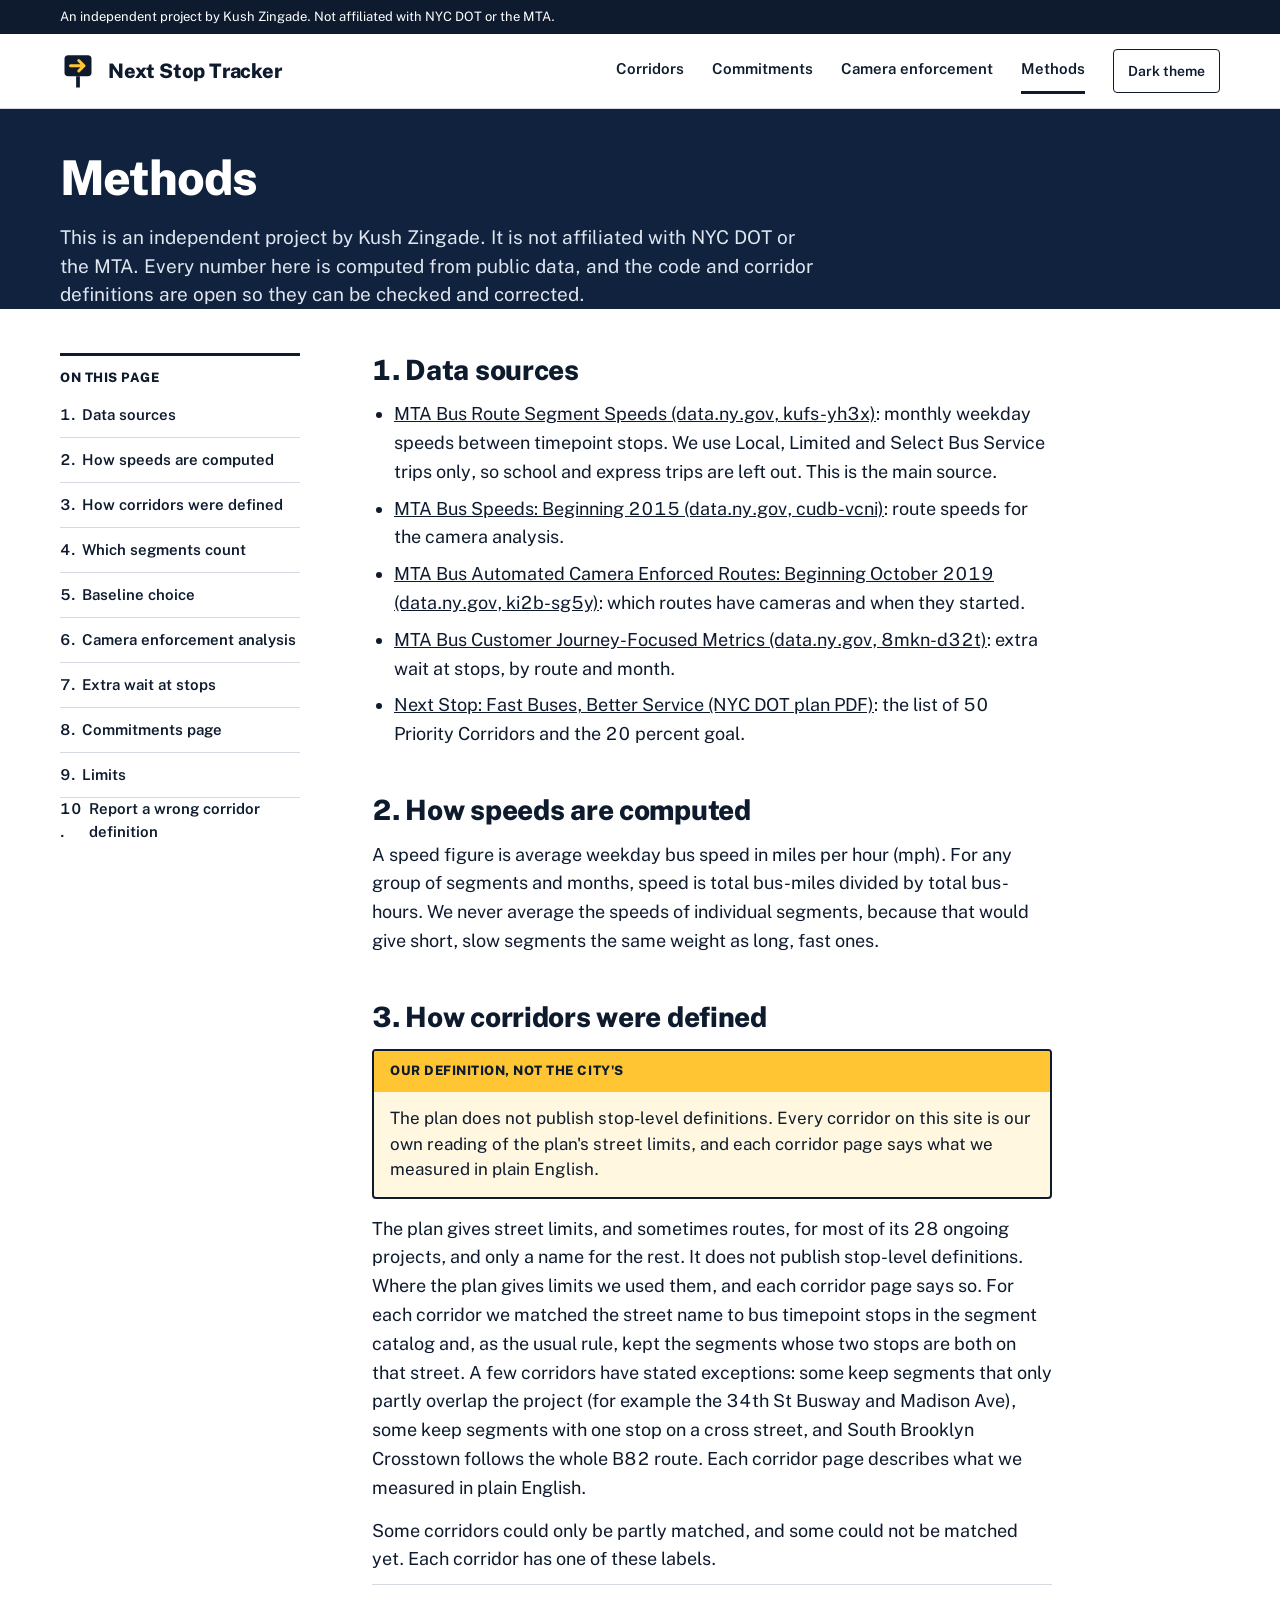
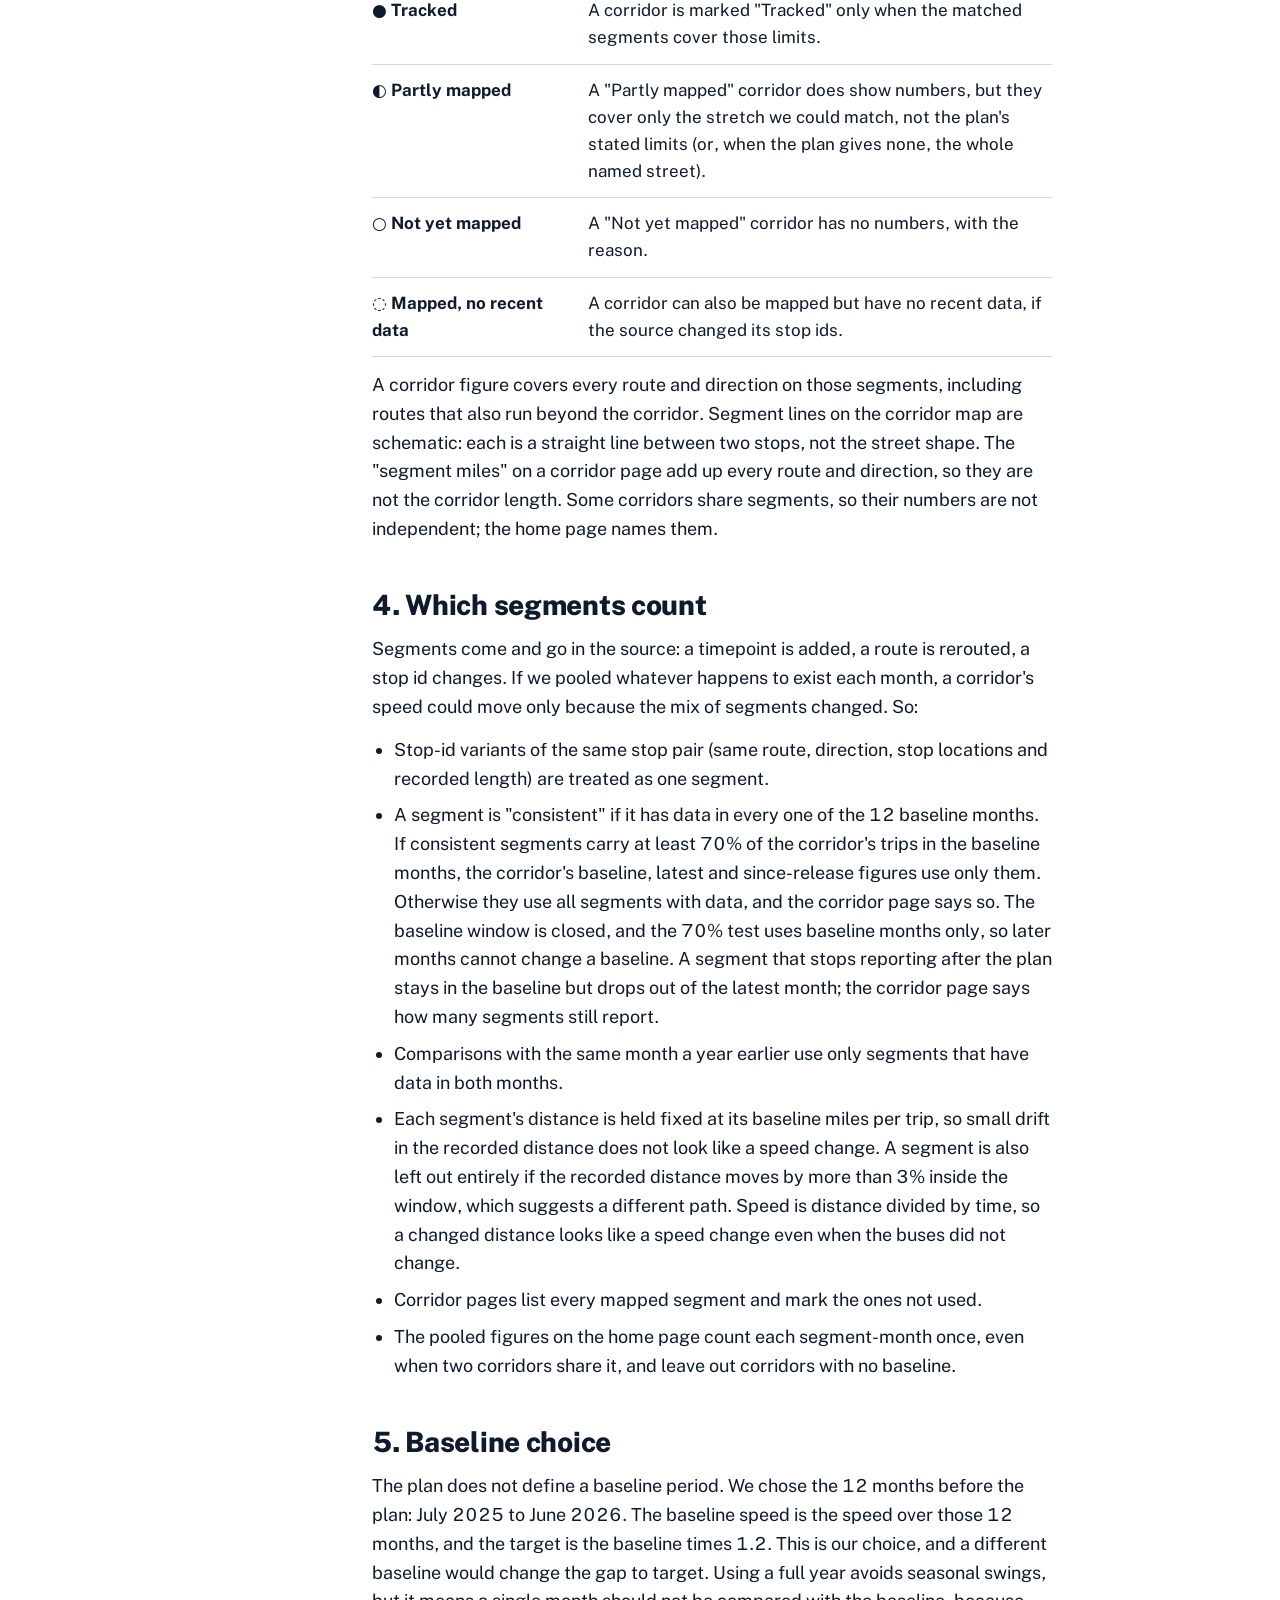
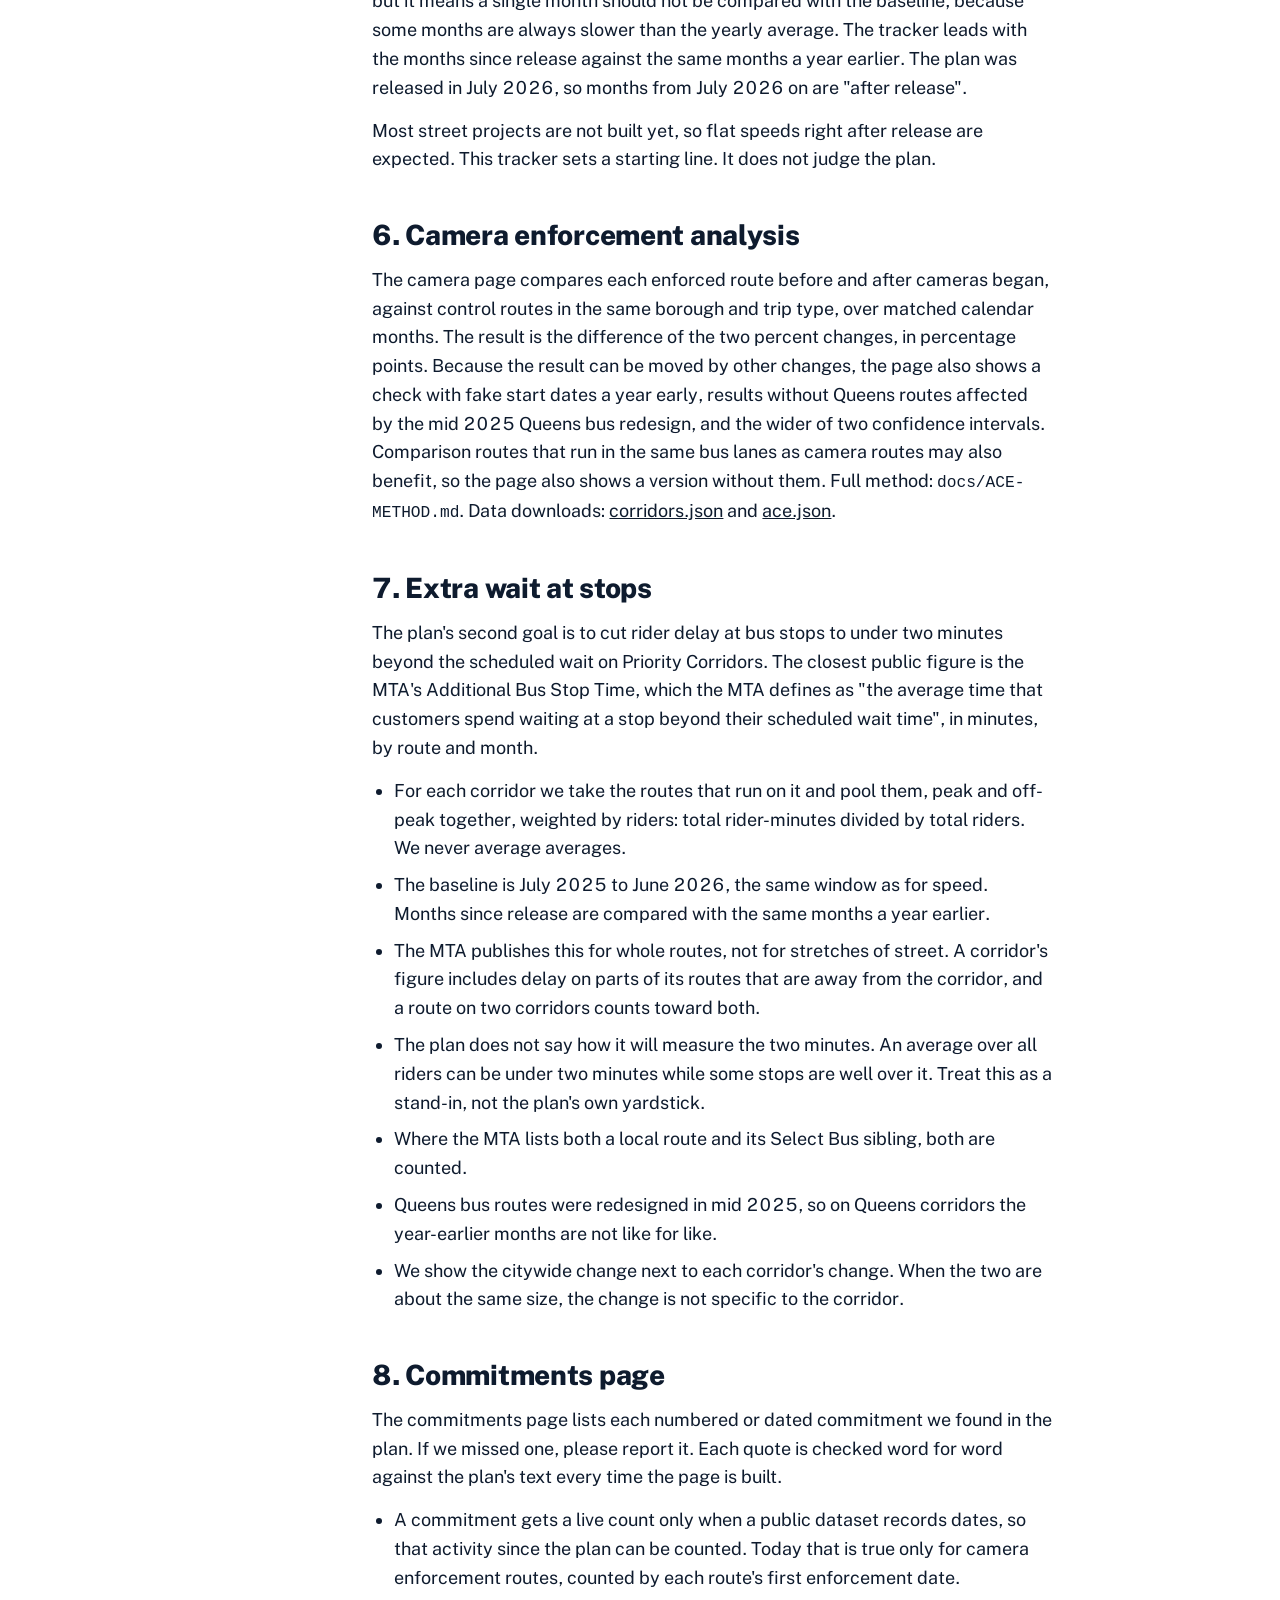
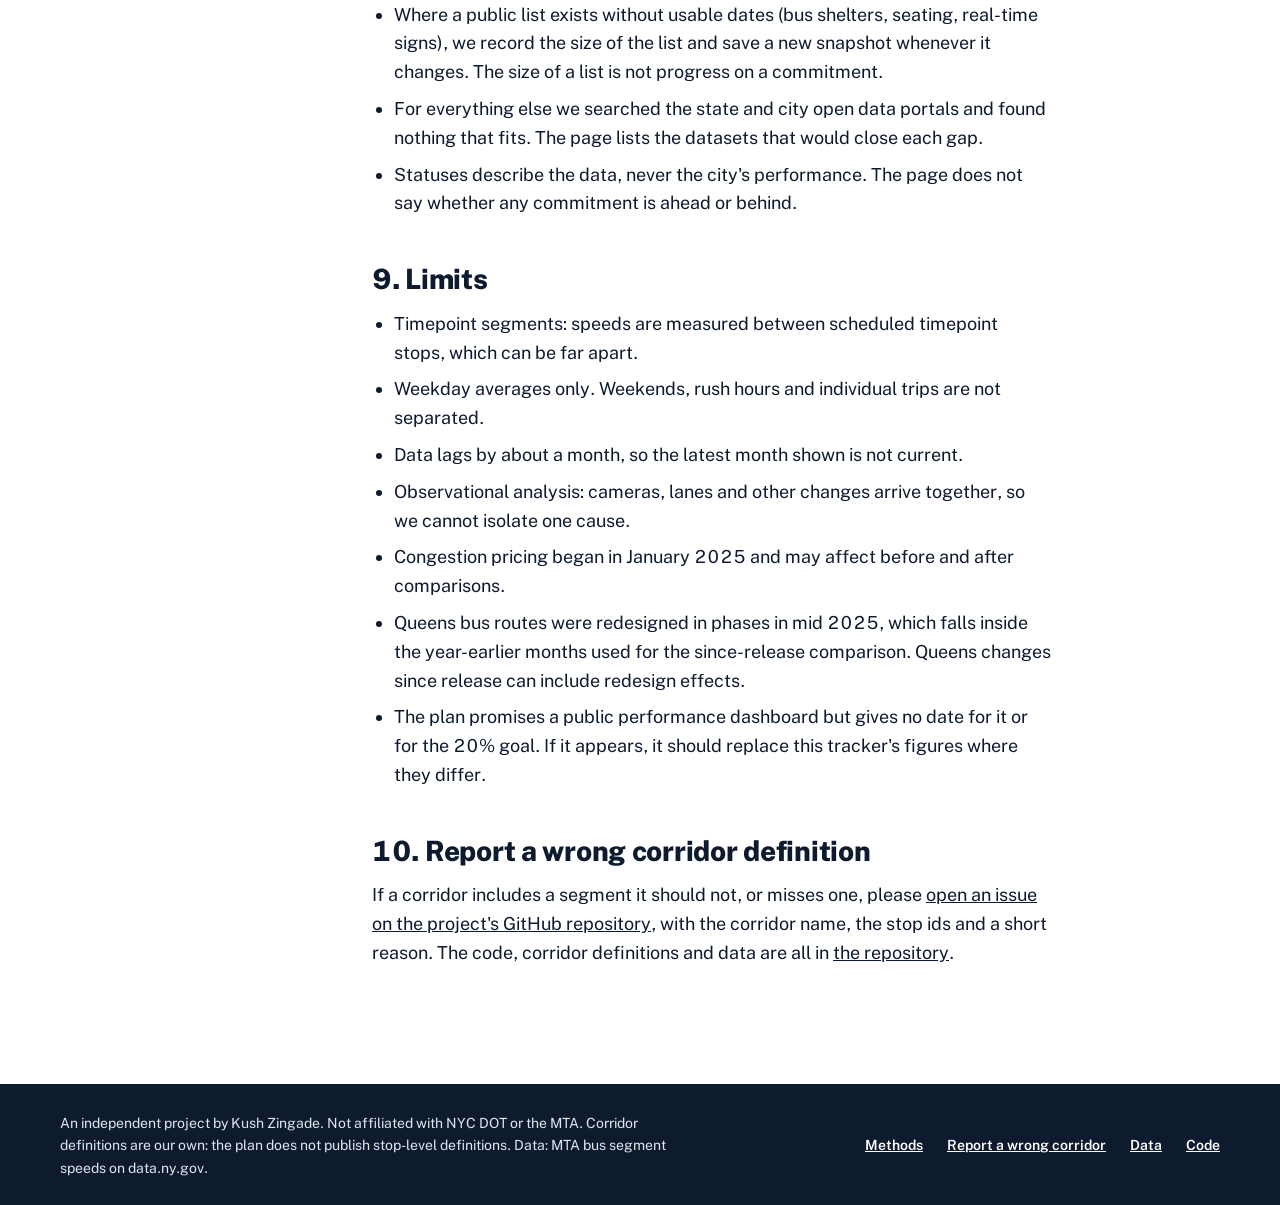
==== commit e6561d3a: "Add stop-delay figures and a commitments page Stop delay: rider-weighted MTA additional bus stop tim" ====
--- a/site/methods.html
+++ b/site/methods.html
@@ -12,12 +12,13 @@
 <main id="app" tabindex="-1">
 <section class="hero inner"><div class="wrap"><h1 class="display inner">Methods</h1><p class="lead">This is an independent project by Kush Zingade. It is not affiliated with NYC DOT or the MTA. Every number here is computed from public data, and the code and corridor definitions are open so they can be checked and corrected.</p></div></section>
 <div class="wrap methods">
-<nav class="toc" aria-label="On this page"><div class="tochd">On this page</div><ol><li><a href="#s1">Data sources</a></li><li><a href="#s2">How speeds are computed</a></li><li><a href="#s3">How corridors were defined</a></li><li><a href="#s4">Which segments count</a></li><li><a href="#s5">Baseline choice</a></li><li><a href="#s6">Camera enforcement analysis</a></li><li><a href="#s7">Limits</a></li><li><a href="#s8">Report a wrong corridor definition</a></li></ol></nav>
+<nav class="toc" aria-label="On this page"><div class="tochd">On this page</div><ol><li><a href="#s1">Data sources</a></li><li><a href="#s2">How speeds are computed</a></li><li><a href="#s3">How corridors were defined</a></li><li><a href="#s4">Which segments count</a></li><li><a href="#s5">Baseline choice</a></li><li><a href="#s6">Camera enforcement analysis</a></li><li><a href="#delay">Extra wait at stops</a></li><li><a href="#commitments">Commitments page</a></li><li><a href="#s7">Limits</a></li><li><a href="#s8">Report a wrong corridor definition</a></li></ol></nav>
 <div class="mbody">
 <section id="s1" aria-labelledby="s1h"><h2 id="s1h">Data sources</h2><ul>
 <li><a href="https://data.ny.gov/d/kufs-yh3x">MTA Bus Route Segment Speeds (data.ny.gov, kufs-yh3x)</a>: monthly weekday speeds between timepoint stops. We use Local, Limited and Select Bus Service trips only, so school and express trips are left out. This is the main source.</li>
 <li><a href="https://data.ny.gov/d/cudb-vcni">MTA Bus Speeds: Beginning 2015 (data.ny.gov, cudb-vcni)</a>: route speeds for the camera analysis.</li>
 <li><a href="https://data.ny.gov/d/ki2b-sg5y">MTA Bus Automated Camera Enforced Routes: Beginning October 2019 (data.ny.gov, ki2b-sg5y)</a>: which routes have cameras and when they started.</li>
+<li><a href="https://data.ny.gov/d/8mkn-d32t">MTA Bus Customer Journey-Focused Metrics (data.ny.gov, 8mkn-d32t)</a>: extra wait at stops, by route and month.</li>
 <li><a href="https://www.nyc.gov/html/dot/downloads/pdf/next-stop-fast-buses-better-service.pdf">Next Stop: Fast Buses, Better Service (NYC DOT plan PDF)</a>: the list of 50 Priority Corridors and the 20 percent goal.</li>
 </ul></section>
 <section id="s2" aria-labelledby="s2h"><h2 id="s2h">How speeds are computed</h2><p>A speed figure is average weekday bus speed in miles per hour (mph). For any group of segments and months, speed is total bus-miles divided by total bus-hours. We never average the speeds of individual segments, because that would give short, slow segments the same weight as long, fast ones.</p></section>
@@ -40,6 +41,23 @@
 <section id="s5" aria-labelledby="s5h"><h2 id="s5h">Baseline choice</h2><p>The plan does not define a baseline period. We chose the 12 months before the plan: July 2025 to June 2026. The baseline speed is the speed over those 12 months, and the target is the baseline times 1.2. This is our choice, and a different baseline would change the gap to target. Using a full year avoids seasonal swings, but it means a single month should not be compared with the baseline, because some months are always slower than the yearly average. The tracker leads with the months since release against the same months a year earlier. The plan was released in July 2026, so months from July 2026 on are "after release".</p>
 <p>Most street projects are not built yet, so flat speeds right after release are expected. This tracker sets a starting line. It does not judge the plan.</p></section>
 <section id="s6" aria-labelledby="s6h"><h2 id="s6h">Camera enforcement analysis</h2><p>The camera page compares each enforced route before and after cameras began, against control routes in the same borough and trip type, over matched calendar months. The result is the difference of the two percent changes, in percentage points. Because the result can be moved by other changes, the page also shows a check with fake start dates a year early, results without Queens routes affected by the mid 2025 Queens bus redesign, and the wider of two confidence intervals. Comparison routes that run in the same bus lanes as camera routes may also benefit, so the page also shows a version without them. Full method: <code>docs/ACE-METHOD.md</code>. Data downloads: <a href="data/corridors.json">corridors.json</a> and <a href="data/ace.json">ace.json</a>.</p></section>
+<section id="delay" aria-labelledby="delayh"><h2 id="delayh">Extra wait at stops</h2><p>The plan's second goal is to cut rider delay at bus stops to under two minutes beyond the scheduled wait on Priority Corridors. The closest public figure is the MTA's Additional Bus Stop Time, which the MTA defines as "the average time that customers spend waiting at a stop beyond their scheduled wait time", in minutes, by route and month.</p>
+<ul>
+<li>For each corridor we take the routes that run on it and pool them, peak and off-peak together, weighted by riders: total rider-minutes divided by total riders. We never average averages.</li>
+<li>The baseline is July 2025 to June 2026, the same window as for speed. Months since release are compared with the same months a year earlier.</li>
+<li>The MTA publishes this for whole routes, not for stretches of street. A corridor's figure includes delay on parts of its routes that are away from the corridor, and a route on two corridors counts toward both.</li>
+<li>The plan does not say how it will measure the two minutes. An average over all riders can be under two minutes while some stops are well over it. Treat this as a stand-in, not the plan's own yardstick.</li>
+<li>Where the MTA lists both a local route and its Select Bus sibling, both are counted.</li>
+<li>Queens bus routes were redesigned in mid 2025, so on Queens corridors the year-earlier months are not like for like.</li>
+<li>We show the citywide change next to each corridor's change. When the two are about the same size, the change is not specific to the corridor.</li>
+</ul></section>
+<section id="commitments" aria-labelledby="commitmentsh"><h2 id="commitmentsh">Commitments page</h2><p>The commitments page lists each numbered or dated commitment we found in the plan. If we missed one, please report it. Each quote is checked word for word against the plan's text every time the page is built.</p>
+<ul>
+<li>A commitment gets a live count only when a public dataset records dates, so that activity since the plan can be counted. Today that is true only for camera enforcement routes, counted by each route's first enforcement date.</li>
+<li>Where a public list exists without usable dates (bus shelters, seating, real-time signs), we record the size of the list and save a new snapshot whenever it changes. The size of a list is not progress on a commitment.</li>
+<li>For everything else we searched the state and city open data portals and found nothing that fits. The page lists the datasets that would close each gap.</li>
+<li>Statuses describe the data, never the city's performance. The page does not say whether any commitment is ahead or behind.</li>
+</ul></section>
 <section id="s7" aria-labelledby="s7h"><h2 id="s7h">Limits</h2><ul>
 <li>Timepoint segments: speeds are measured between scheduled timepoint stops, which can be far apart.</li>
 <li>Weekday averages only. Weekends, rush hours and individual trips are not separated.</li>
--- a/site/style.css
+++ b/site/style.css
@@ -70,6 +70,8 @@
 /* sections */
 h2{font-size:24px;font-weight:800;letter-spacing:-.01em;line-height:1.2}
 h2.gap{margin-top:40px}
+.dt.cm td{vertical-align:top;padding:12px}.dt.cm td:first-child{width:38%}.dt.cm .why a{color:inherit}
+.plainlist{margin:12px 0 0;padding-left:20px;max-width:80ch;line-height:1.55}.plainlist li{margin:6px 0}
 .sub{font-size:14px;color:var(--muted);margin:6px 0 12px;line-height:1.5}
 .cap,.note{font-size:14px;line-height:1.5;color:var(--muted);margin:12px 0}
 .note strong{color:var(--ink)}
